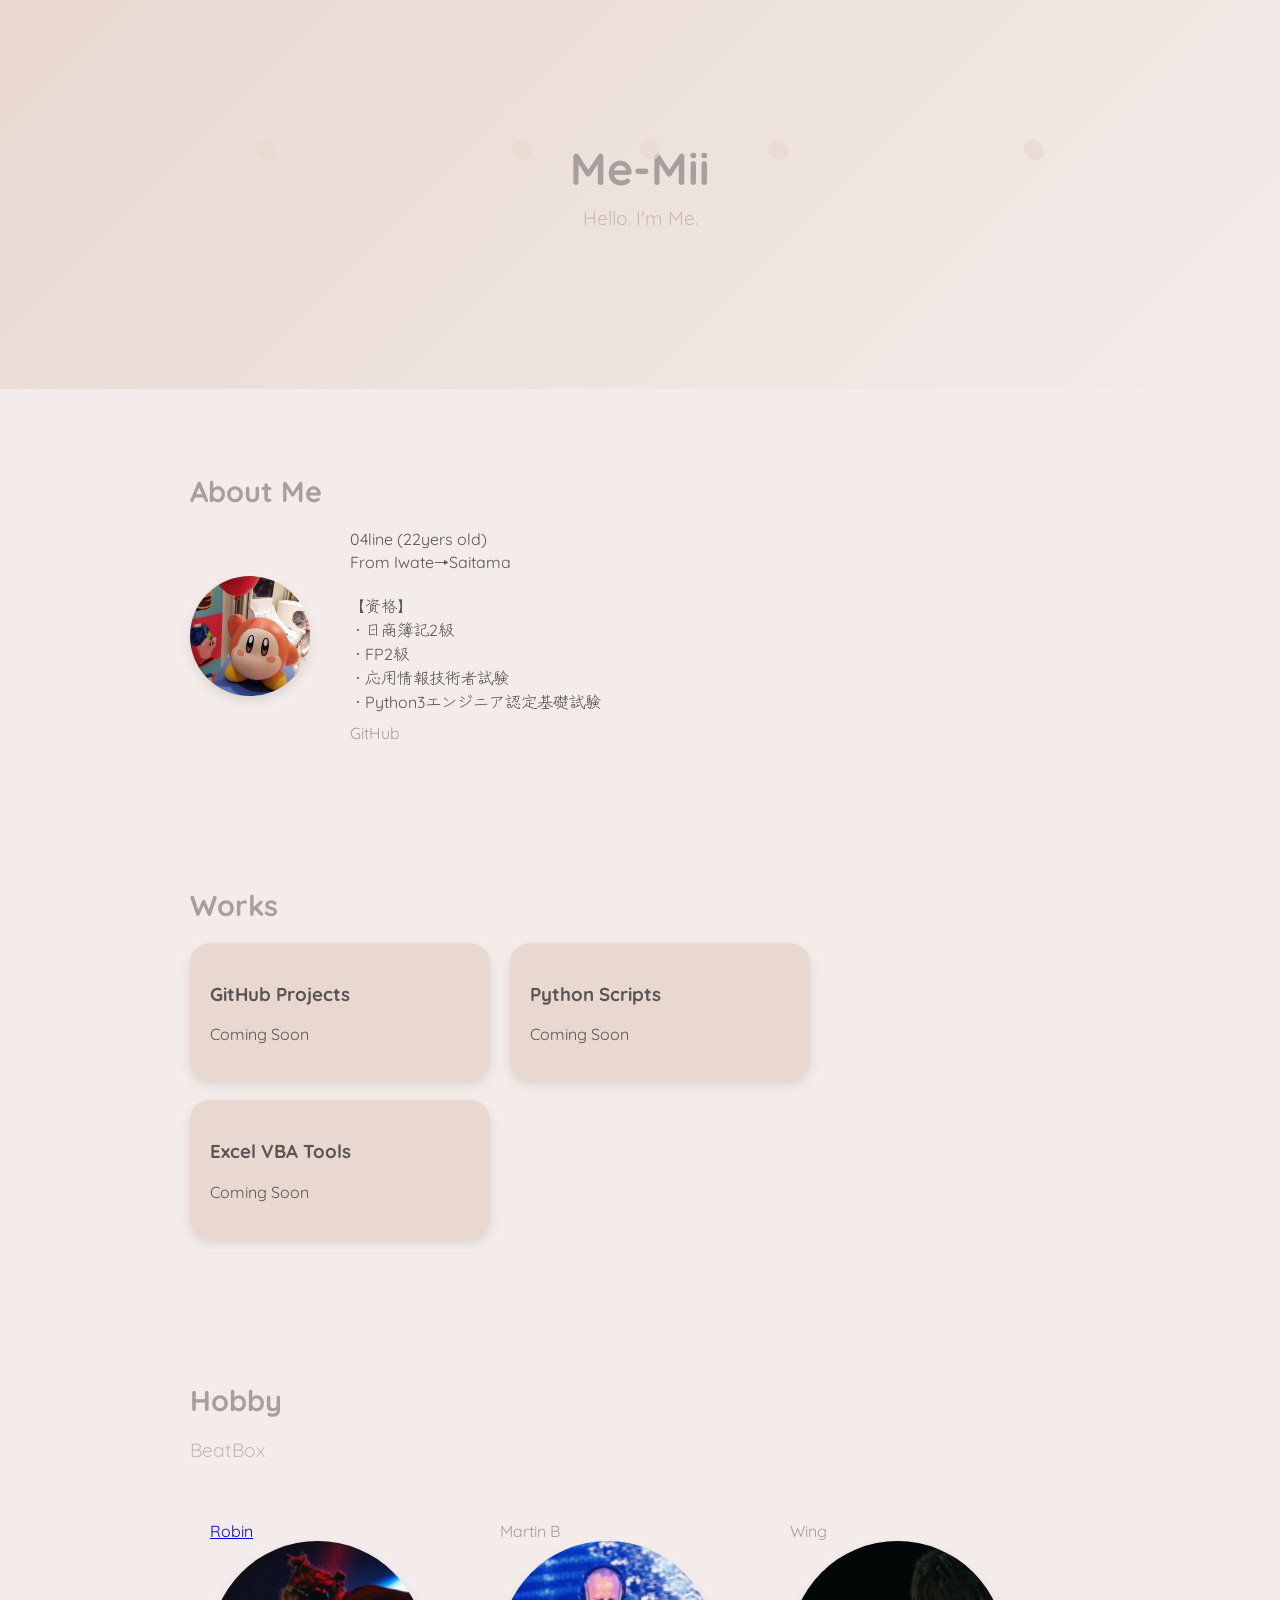
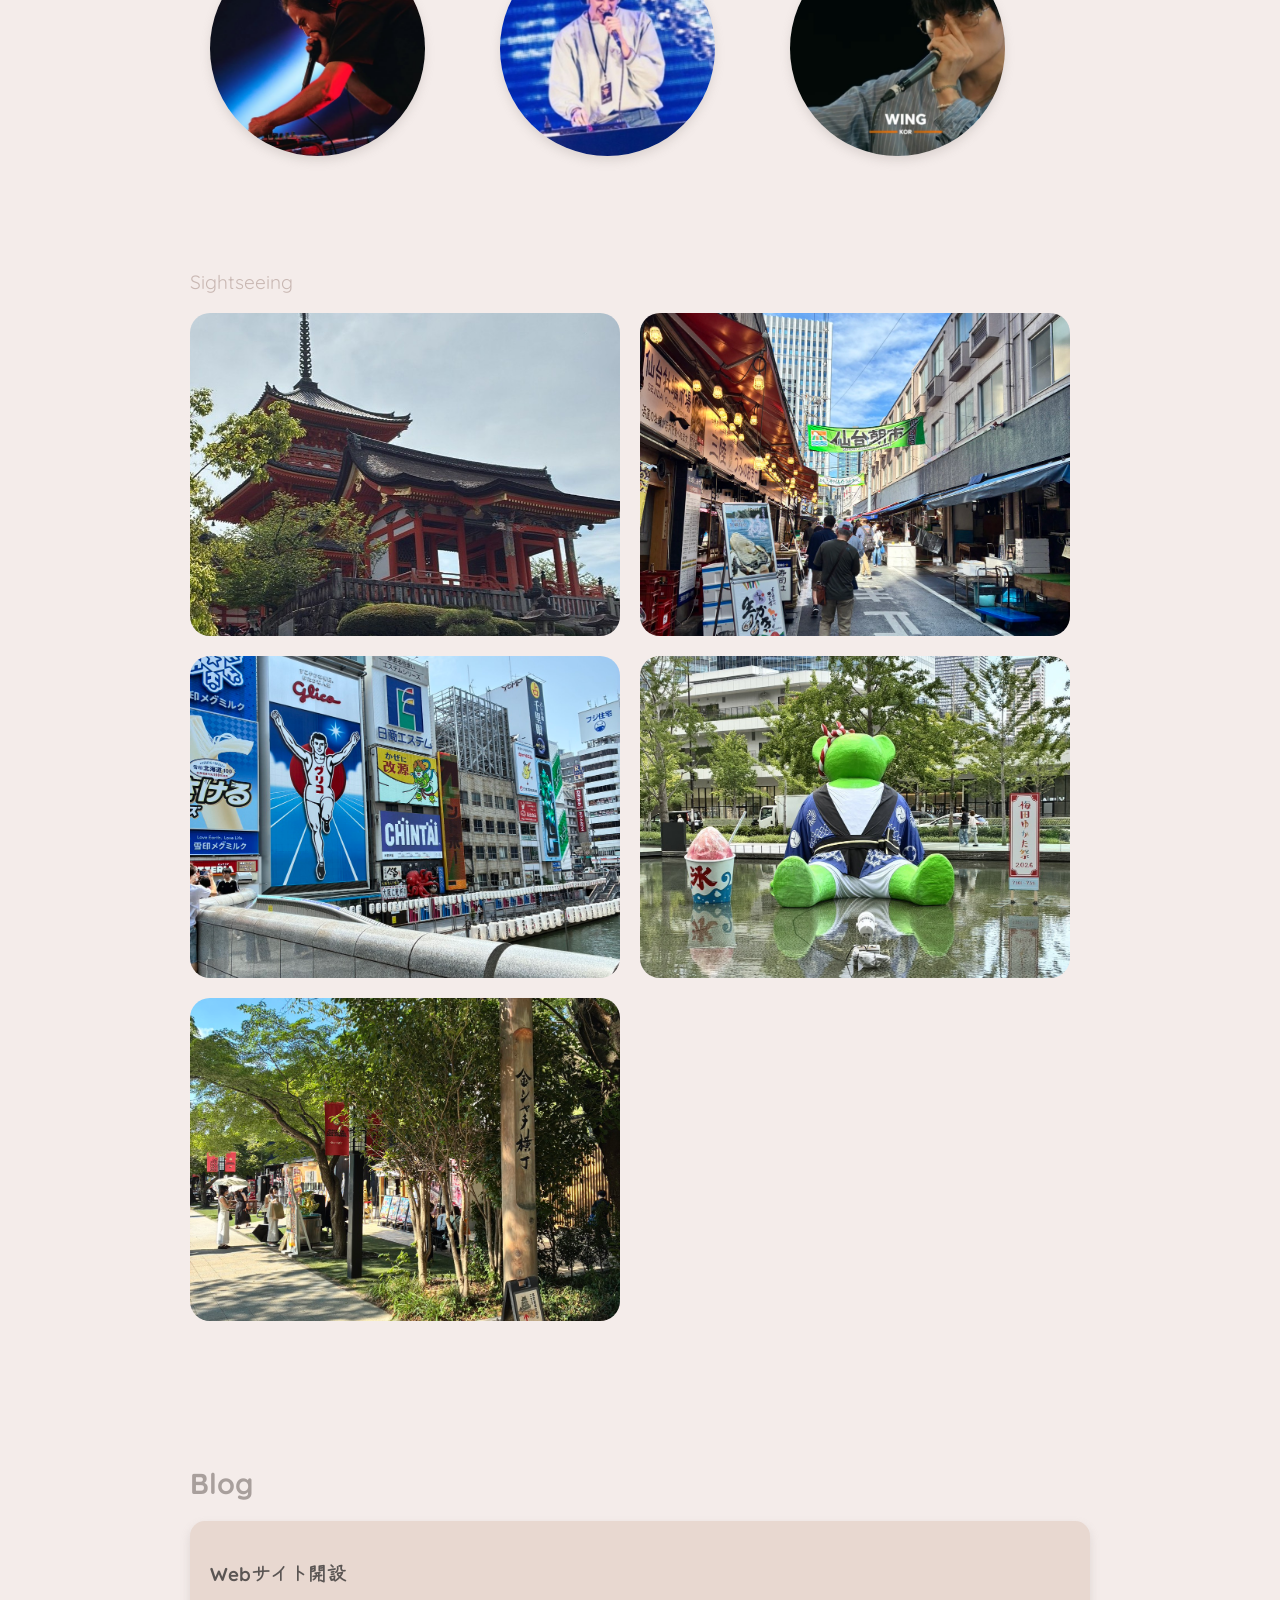
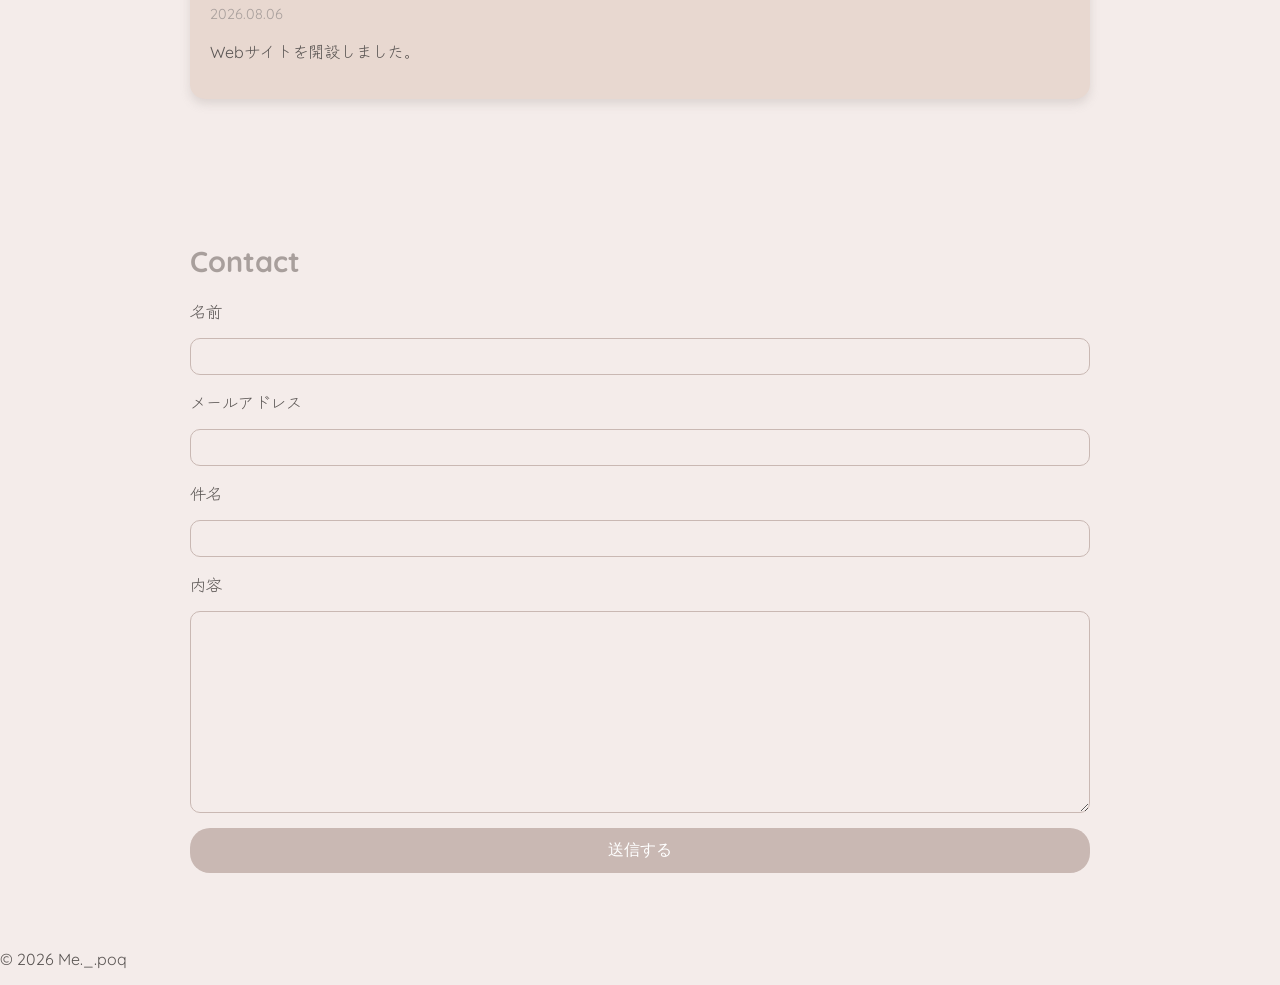
==== index.html @ 1344f091 "add index.html" ====
<!DOCTYPE html>
<html lang="ja">
<head>
  <meta charset="UTF-8">
  <title>Mi-'s Portfolio</title>
  <link rel="stylesheet" href="style.css">
  <link href="https://fonts.googleapis.com/css2?family=Zen+Kurenaido&family=Quicksand:wght@400;600&display=swap" rel="stylesheet">
</head>
<body>

  <!-- Hero -->
  <header class="hero fadein">
    <div class="petals">
      <span></span><span></span><span></span><span></span><span></span>
    </div>
    <h1 class="title">Me-Mii</h1>
    <p class="subtitle">Hello. I'm Me.</p>
  </header>

  <!-- About -->
  <section class="section fadein" id="about">
    <h2>About Me</h2>
    <div class="about-box">
      <img src="pic\S__27820034.jpg" alt="プロフィール写真" class="profile-img">
      <div>
        <p>04line (<span id="age"></span>yers old)
        <p>From Iwate→Saitama</p>
        </p>
        <br>
        <p>【資格】
        <p>・日商簿記2級
        <p>・FP2級
        <p>・応用情報技術者試験
        <p>・Python3エンジニア認定基礎試験</p>
        </p>
        </p>
        </p>
        </p>
        <div class="sns-links">
          <a href="https://github.com/me-hr-poq7" class="sns">GitHub</a>
        </div>
      </div>
    </div>
  </section>

  <!-- Works -->
  <section class="section fadein" id="works">
    <h2>Works</h2>
    <div class="card-container">
      <div class="card">
        <h3>GitHub Projects</h3>
        <p>Coming Soon</p>
      </div>
      <div class="card">
        <h3>Python Scripts</h3>
        <p>Coming Soon</p>
      </div>
      <div class="card">
        <h3>Excel VBA Tools</h3>
        <p>Coming Soon</p>
      </div>
    </div>
  </section>

  <!-- Hobby -->
  <section class="section fadein" id="hobby">
    <h2>Hobby</h2>
    <p class="subtitle">BeatBox</p>
        <br>
    <div class="hobby-container">
      <div class="hobby">
    <a href="https://youtu.be/pXUlzDAyNsQ?si=8jT0Xvsvn13HH18I">
      Robin<img src="pic\B39D0E87-E0CC-4C85-881C-24791569C8BC.jpg" alt="Robin" class="hobby-img">
    </a>
      </div>
      <div class="hobby">
    <a href="https://youtu.be/1vxnMq33gdA?si=ijILZxEPyu3_c6co" class="sns">
      Martin B<img src="pic\4794C89A-89B9-4A85-8101-5B837BDABF90.jpg" alt="Martin Benati" class="hobby-img">
    </a>
      </div>
      <div class="hobby">
    <a href="https://youtu.be/VHA31Xnrfqo?si=S9uHzcqkWxwq-chl" class="sns">
      Wing<img src="pic\S__27828226.jpg" alt="Wing" class="hobby-img">
    </a>
      </div>
    </div>
        <br>
        <br>
        <br>
        <br>
    <p class="subtitle">Sightseeing</p>
    <div class="sight-container">
      <div class="sight">
      <img src="pic\S__27877382_0.jpg" alt="写真" class="sight-img">
      </div>
      <div class="sight">
      <img src="pic\S__27877383_0.jpg" alt="写真" class="sight-img">
      </div>
      <div class="sight">
      <img src="pic\S__27877384_0.jpg" alt="写真" class="sight-img">
      </div>
      <div class="sight">
      <img src="pic\S__27877385_0.jpg" alt="写真" class="sight-img">
      </div>
      <div class="sight">
      <img src="pic\S__27877386_0.jpg" alt="写真" class="sight-img">
      </div>
    </div>

</section>

  <!-- Blog -->
  <section class="section fadein" id="blog">
    <h2>Blog</h2>
    <div class="blog-list">
      <div class="blog-card">
        <h3>Webサイト開設</h3>
        <p class="date">2026.08.06</p>
        <p>Webサイトを開設しました。</p>
      </div>
    </div>
  </section>

  <!-- Contact -->
  <section class="section fadein" id="contact">
    <h2>Contact</h2>
    <form class="contact-form" action="https://formspree.io/f/mvkpodgn" method="POST">
      <label>名前</label>
      <input type="text" name="name" required>

      <label>メールアドレス</label>
      <input type="email" name="email" required>

      <label>件名</label>
      <input type="text" name="_subject" required>

      <label>内容</label>
      <textarea name="message" required></textarea>

      <button type="submit">送信する</button>

    </form>
  <div id="contact-success" class="contact-success">
    送信しました
  </div>

  </section>

  <footer>
    <p>© 2026 Me._.poq</p>
  </footer>

  <script src="app.js"></script>
</body>
</html>
---- style.css ----
body {
  margin: 0;
  font-family: 'Quicksand', 'Zen Kurenaido', sans-serif;
  background: #F4ECEA;
  color: #5A5553;
}

/* Hero */
.hero {
  text-align: center;
  padding: 140px 20px;
  background: linear-gradient(135deg, #E8D8D0, #F4ECEA);
  position: relative;
  overflow: hidden;
}

/* 花びらアニメーション */
.petals span {
  position: absolute;
  width: 20px;
  height: 20px;
  background: #E8D8D0;
  border-radius: 50% 70% 50% 70%;
  animation: fall 6s linear infinite;
  opacity: 0.7;
}

.petals span:nth-child(1) { left: 20%; animation-delay: 0s; }
.petals span:nth-child(2) { left: 40%; animation-delay: 1s; }
.petals span:nth-child(3) { left: 60%; animation-delay: 2s; }
.petals span:nth-child(4) { left: 80%; animation-delay: 3s; }
.petals span:nth-child(5) { left: 50%; animation-delay: 4s; }

@keyframes fall {
  0% { top: -20px; transform: rotate(0deg); }
  100% { top: 200px; transform: rotate(360deg); }
}

.title {
  font-size: 2.8rem;
  margin: 0;
  color: #A89F9C;
}

.subtitle {
  font-size: 1.2rem;
  margin-top: 10px;
  color: #C9B8B3;
}

/* Section */
.section {
  padding: 60px 20px;
  max-width: 900px;
  margin: auto;
}

h2 {
  color: #A89F9C;
  font-size: 1.8rem;
  margin-bottom: 20px;
}

.about-box p {
  margin: 0px 0;
}

/* About */
.about-box {
  display: flex;
  gap: 40px;
  align-items: center;
}

.profile-img {
  width: 120px;
  height: 120px;
  border-radius: 50%;
  object-fit: cover;
  box-shadow: 0 5px 10px rgba(169, 159, 156, 0.3);
}

.hobby-img {
  width: 215px;
  height: 215px;
  border-radius: 50%;
  object-fit: cover;
  box-shadow: 0 5px 10px rgba(169, 159, 156, 0.3);
  justify-content: center;
}

.sns-links {
  margin-top: 10px;
}

.sns {
  margin-right: 10px;
  color: #A89F9C;
  text-decoration: none;
}

/* Works */
.card-container {
  display: flex;
  gap: 20px;
  flex-wrap: wrap;
}

.card {
  background: #E8D8D0;
  padding: 20px;
  border-radius: 20px;
  width: 260px;
  text-align: left;
  box-shadow: 0 5px 10px rgba(169, 159, 156, 0.3);
  transition: transform 0.3s ease;
}

.card:hover {
  transform: translateY(-5px);
}

/* Hobby */
.hobby-container {
  display: flex;
  gap: 20px;
  flex-wrap: wrap;
}

.hobby {
  padding: 20px;
  border-radius: 20px;
  width: 230px;
  text-align: left;
  transition: transform 0.3s ease;
}

.hobby:hover {
  transform: translateY(-5px);
}

.sight-container {
  display: flex;
  gap: 20px;
  flex-wrap: wrap;
}

.sight-img {
  width: 100%;
  aspect-ratio: 4 / 3;
  object-fit: cover;
  border-radius: 20px;
  display: block;
}

.sight {
  width: calc(50% - 20px);
}


/* Blog */
.blog-list {
  display: flex;
  flex-direction: column;
  gap: 20px;
}

.blog-card {
  background: #E8D8D0;
  padding: 20px;
  border-radius: 15px;
  box-shadow: 0 5px 10px rgba(169, 159, 156, 0.3);
}

.blog-card .date {
  font-size: 0.9rem;
  color: #A89F9C;
}

/* Contact */
.contact-form {
  display: flex;
  flex-direction: column;
  gap: 15px;
}

input, textarea {
  padding: 10px;
  border-radius: 10px;
  border: 1px solid #C9B8B3;
  background: #F4ECEA;
}

textarea {
  height: 180px;
}

button {
  padding: 12px;
  border: none;
  border-radius: 20px;
  background: #C9B8B3;
  color: white;
  font-size: 1rem;
  cursor: pointer;
}

button:hover {
  background: #A89F9C;
}

.contact-success {
  display: none;              /* 最初は非表示 */
  background: #F4ECEA;        /* くすみピンク系 */
  border: 1px solid #C9B8B3;
  padding: 15px 20px;
  border-radius: 12px;
  margin-top: 15px;
  color: #8A6E63;
  font-size: 16px;
  text-align: center;
  animation: fadeIn 0.6s ease forwards;
}

/* ふわっと出るアニメーション */
@keyframes fadeIn {
  from {
    opacity: 0;
    transform: translateY(10px);
  }
  to {
    opacity: 1;
    transform: translateY(0);
  }
}


/* Animation */
.fadein {
  opacity: 0;
  transform: translateY(20px);
  transition: all 0.8s ease;
}

.fadein.visible {
  opacity: 1;
  transform: translateY(0);
}
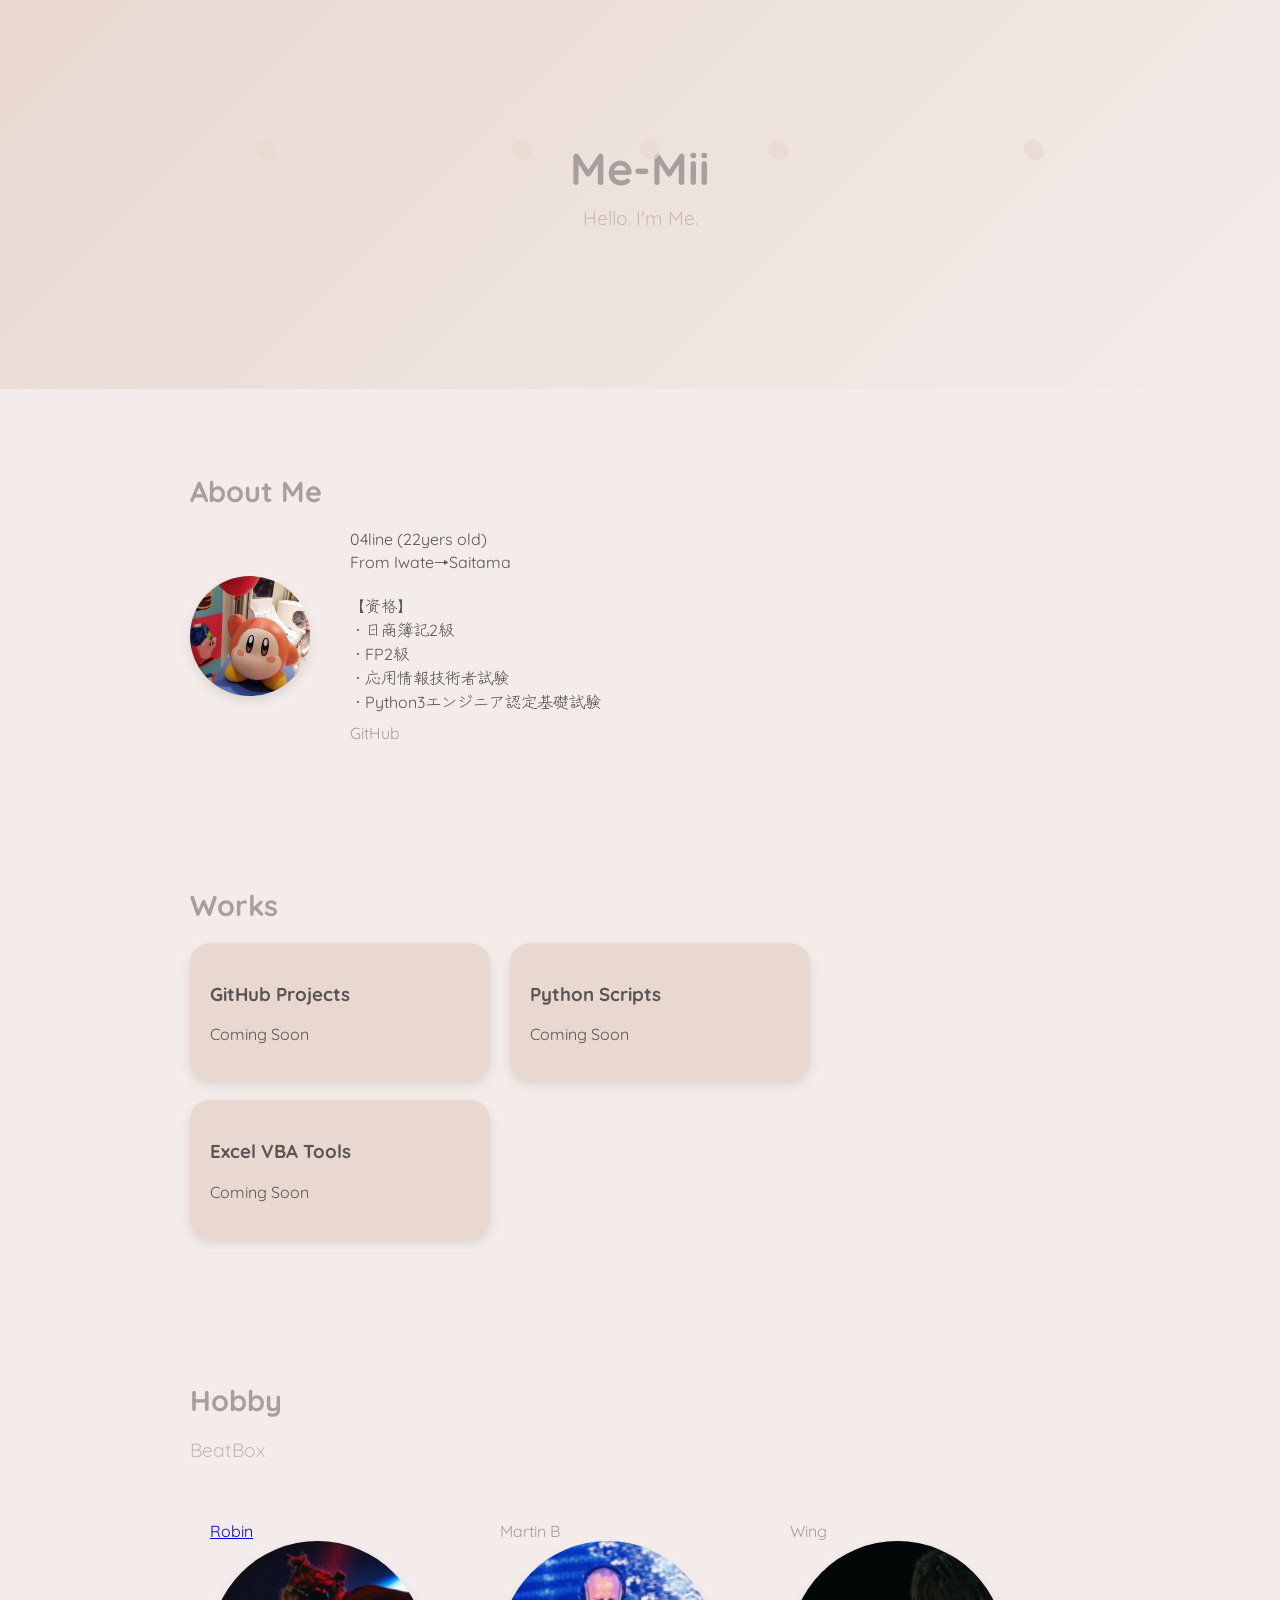
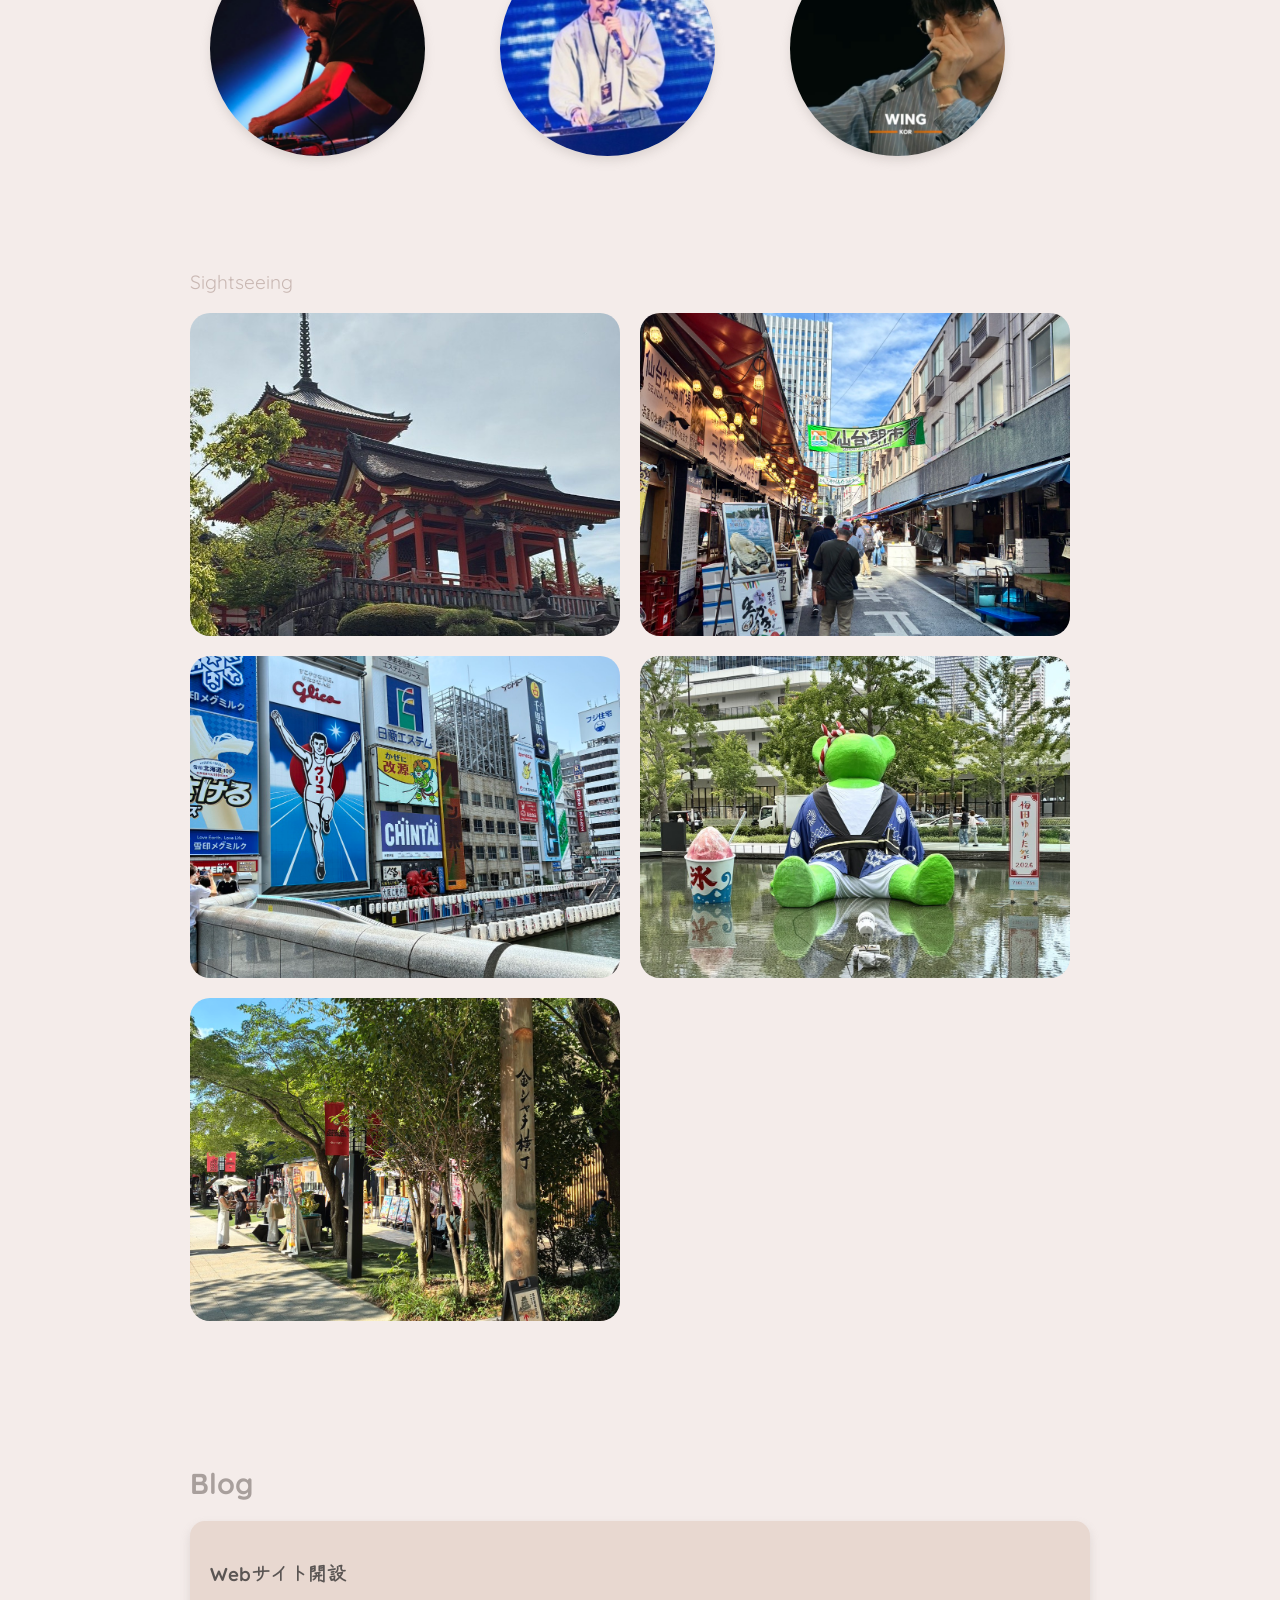
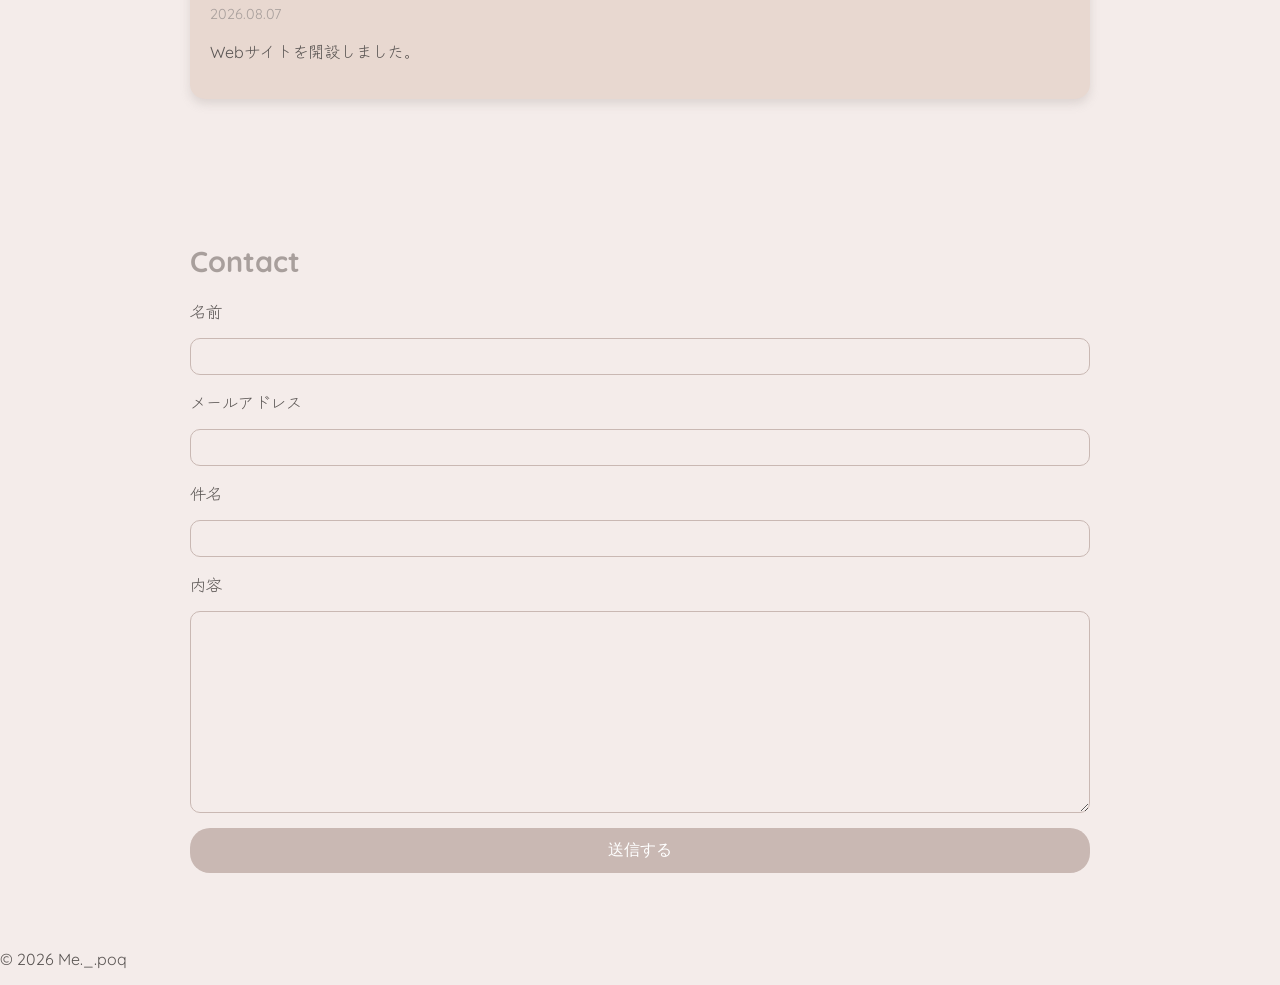
==== commit 060a955c: "update index.html" ====
--- a/index.html
+++ b/index.html
@@ -115,7 +115,7 @@
     <div class="blog-list">
       <div class="blog-card">
         <h3>Webサイト開設</h3>
-        <p class="date">2026.08.06</p>
+        <p class="date">2026.08.07</p>
         <p>Webサイトを開設しました。</p>
       </div>
     </div>
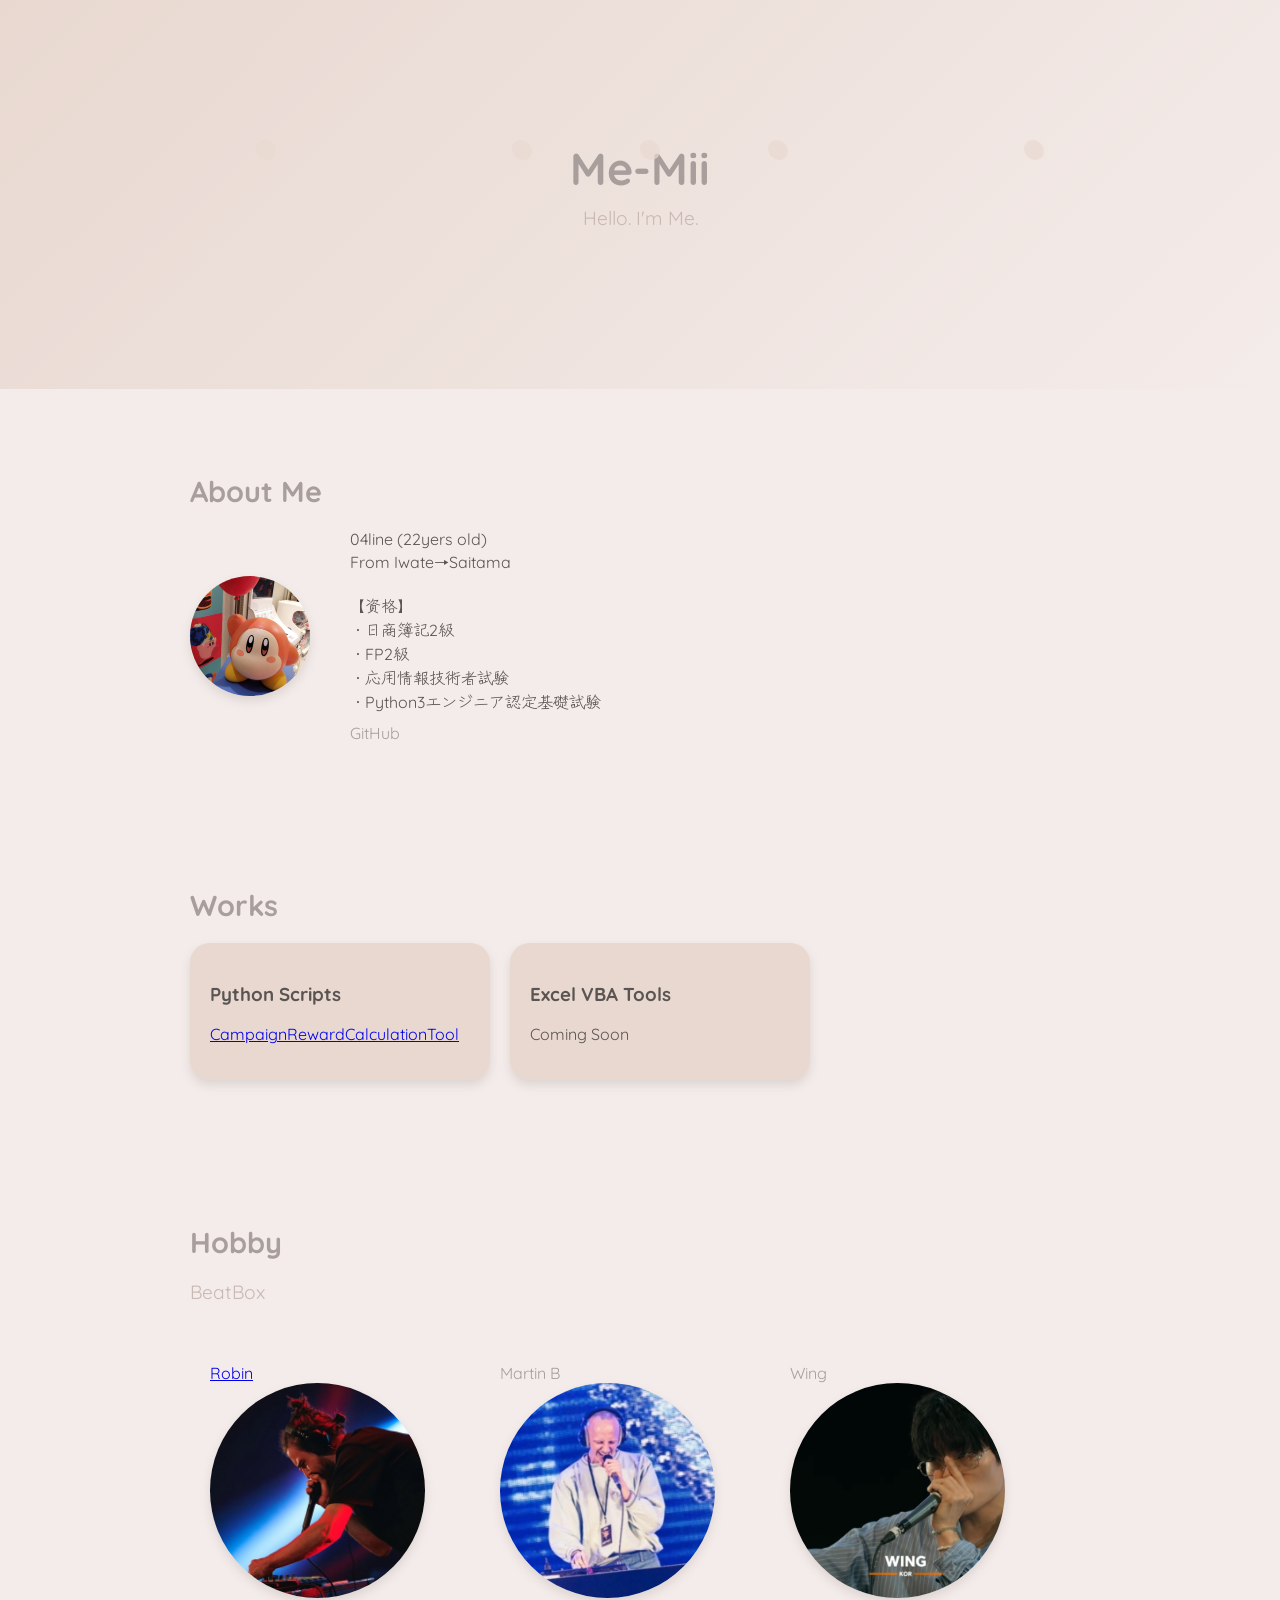
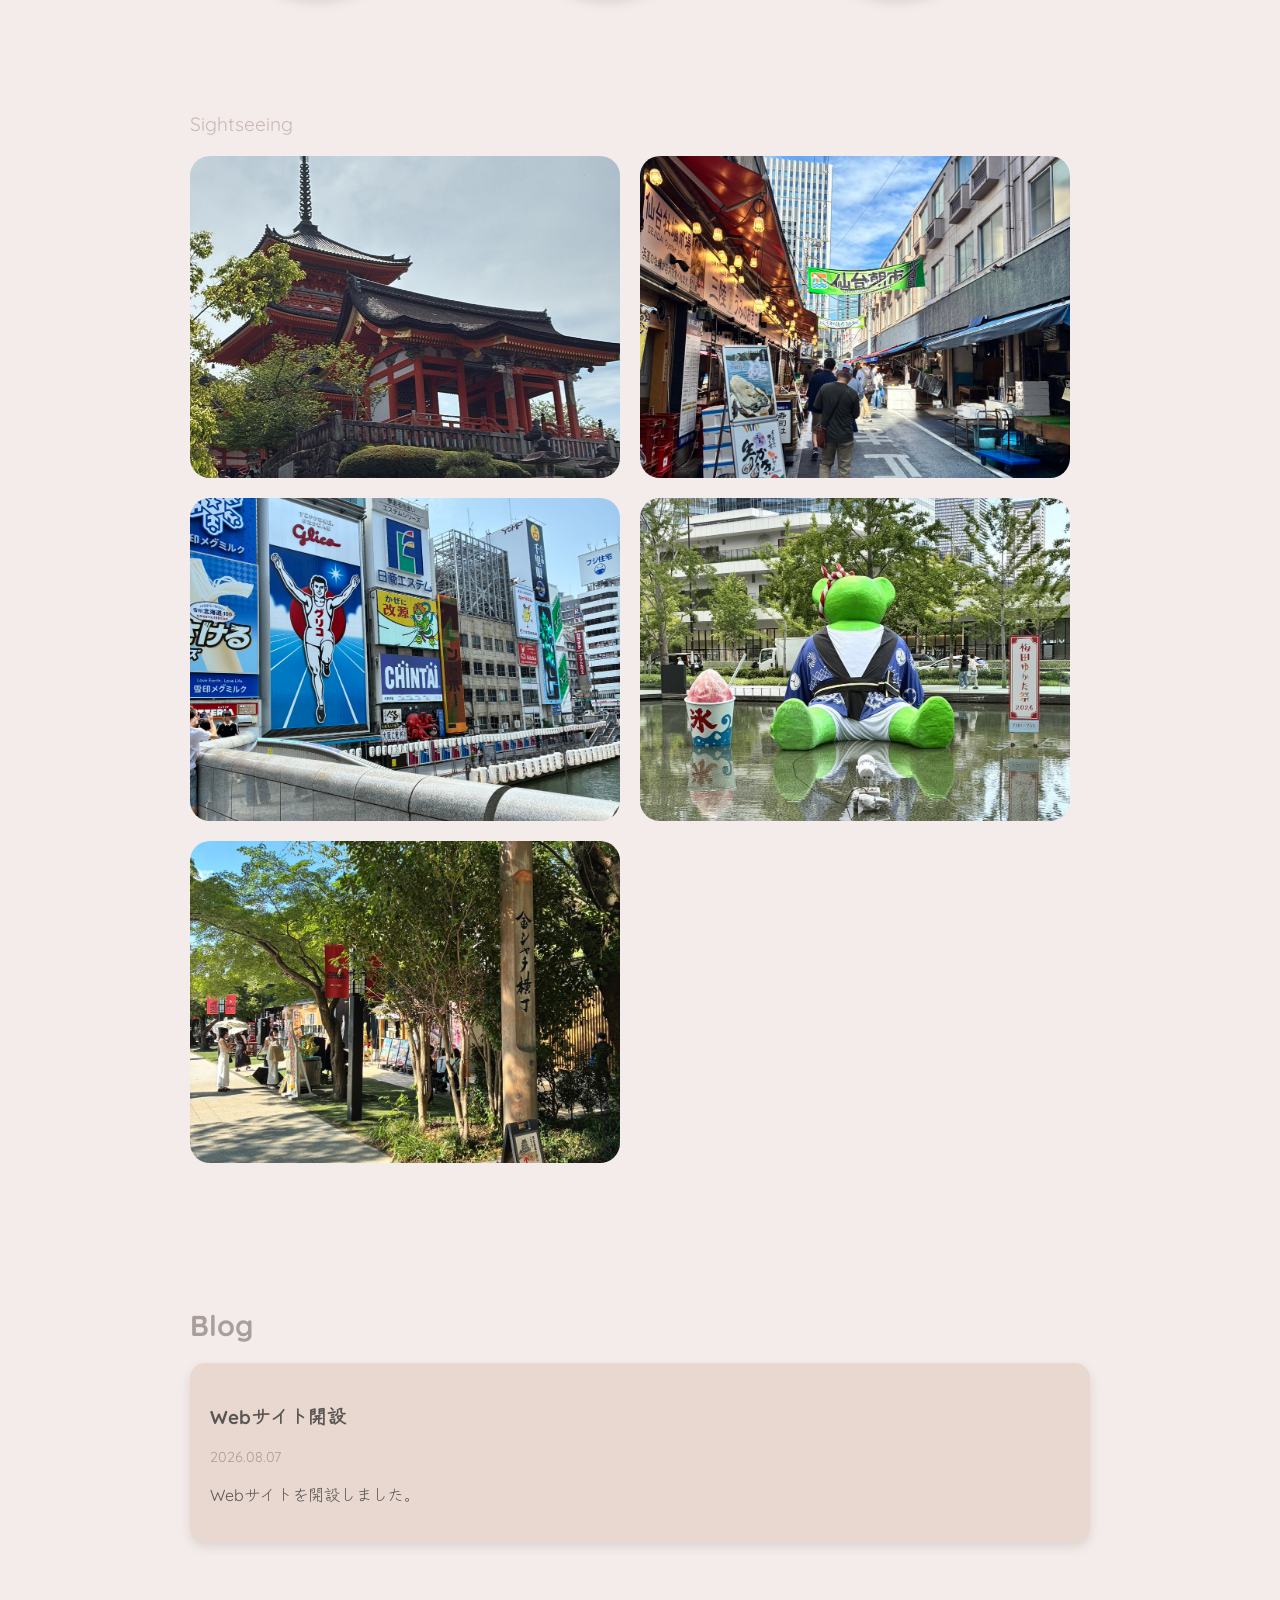
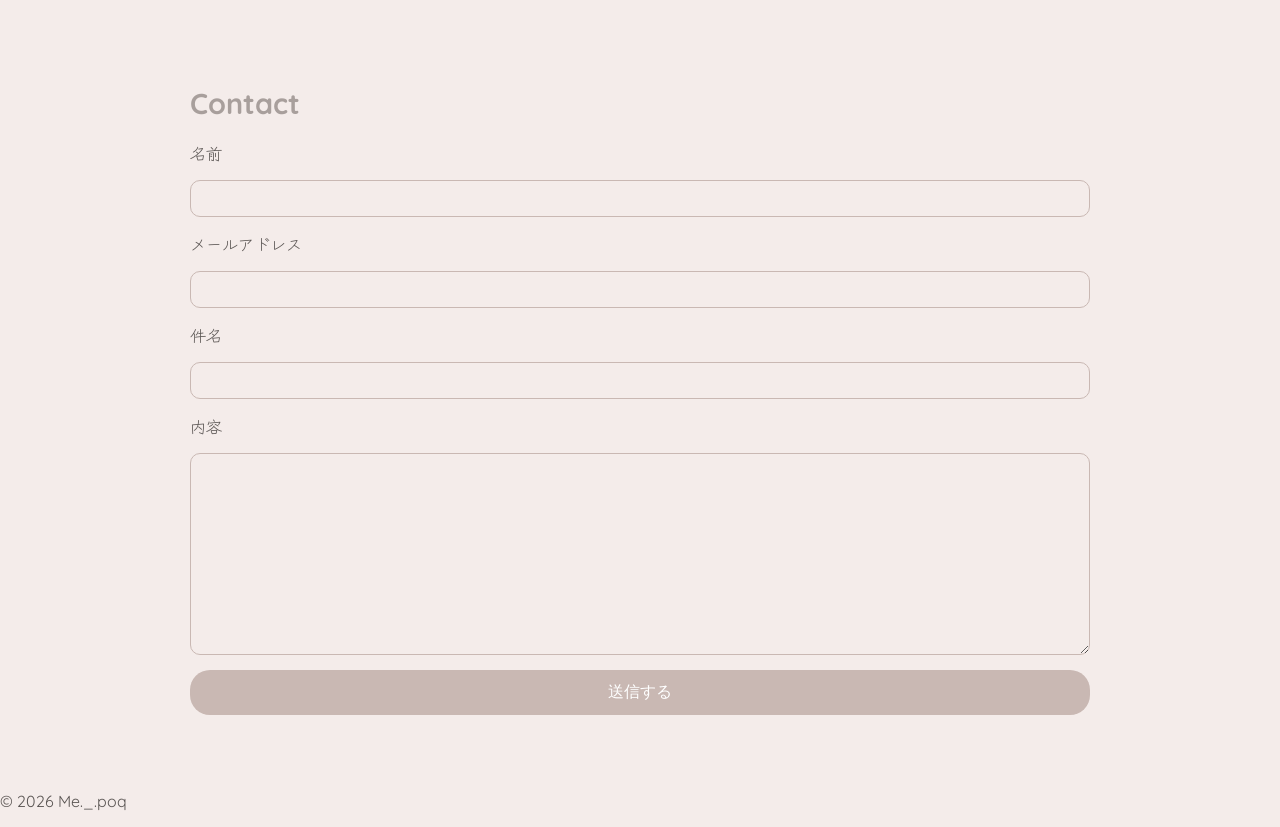
==== commit 58a823e0: "update" ====
--- a/index.html
+++ b/index.html
@@ -48,12 +48,8 @@
     <h2>Works</h2>
     <div class="card-container">
       <div class="card">
-        <h3>GitHub Projects</h3>
-        <p>Coming Soon</p>
-      </div>
-      <div class="card">
         <h3>Python Scripts</h3>
-        <p>Coming Soon</p>
+        <p><a href="https://github.com/me-hr-poq7/CampaignRewardCalculationTool">CampaignRewardCalculationTool</a></p>
       </div>
       <div class="card">
         <h3>Excel VBA Tools</h3>
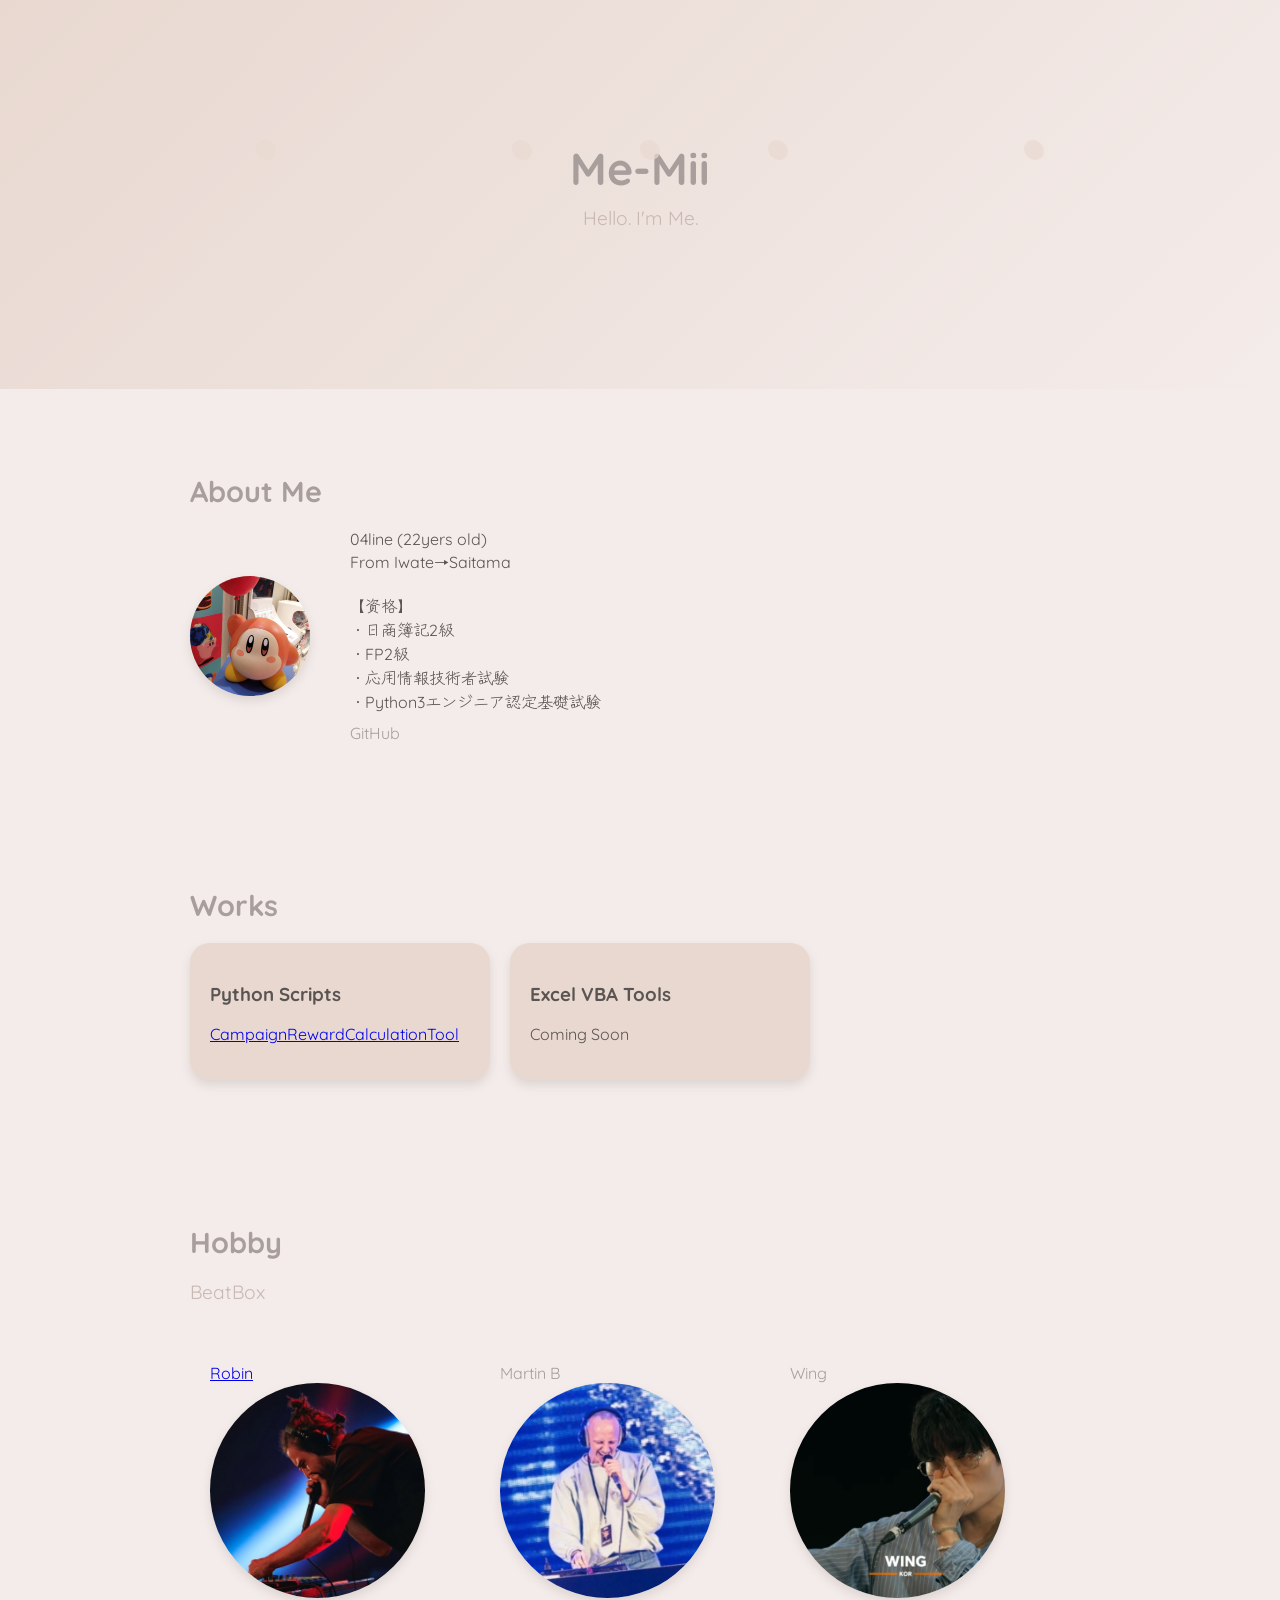
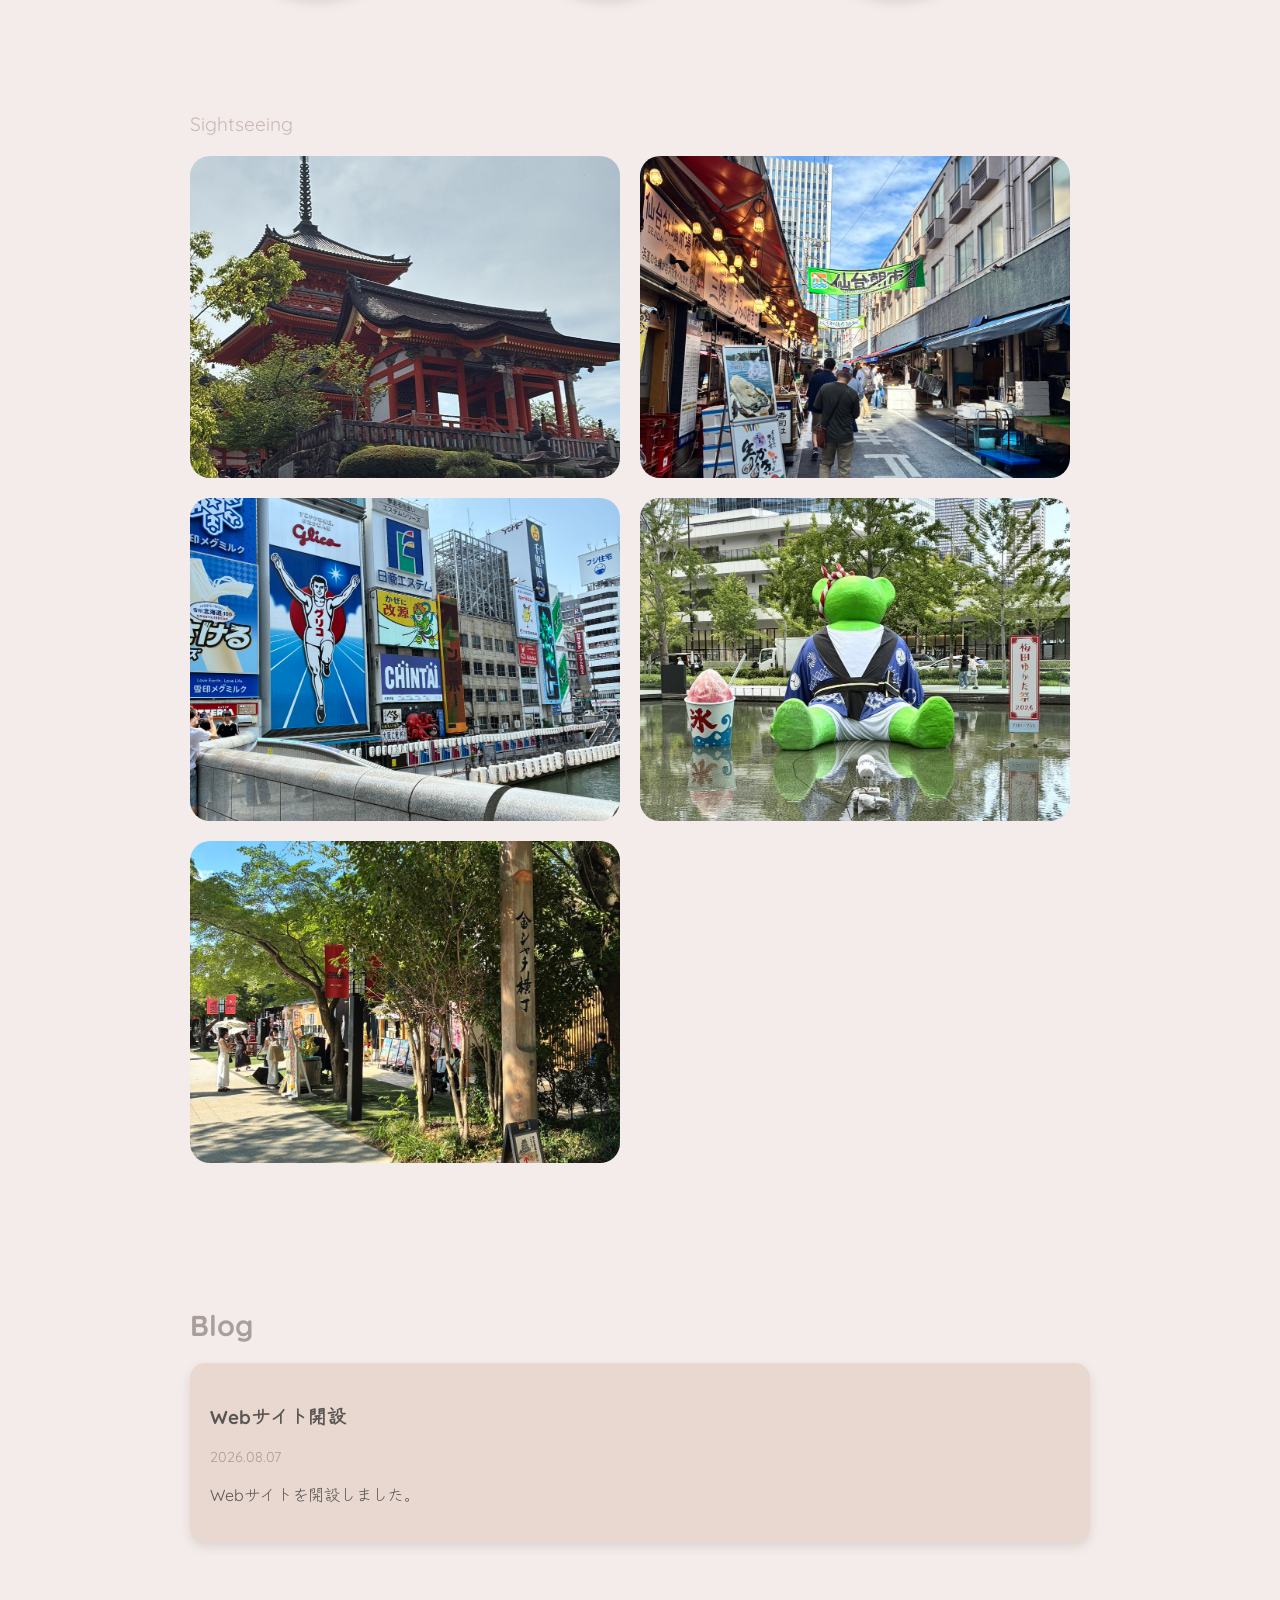
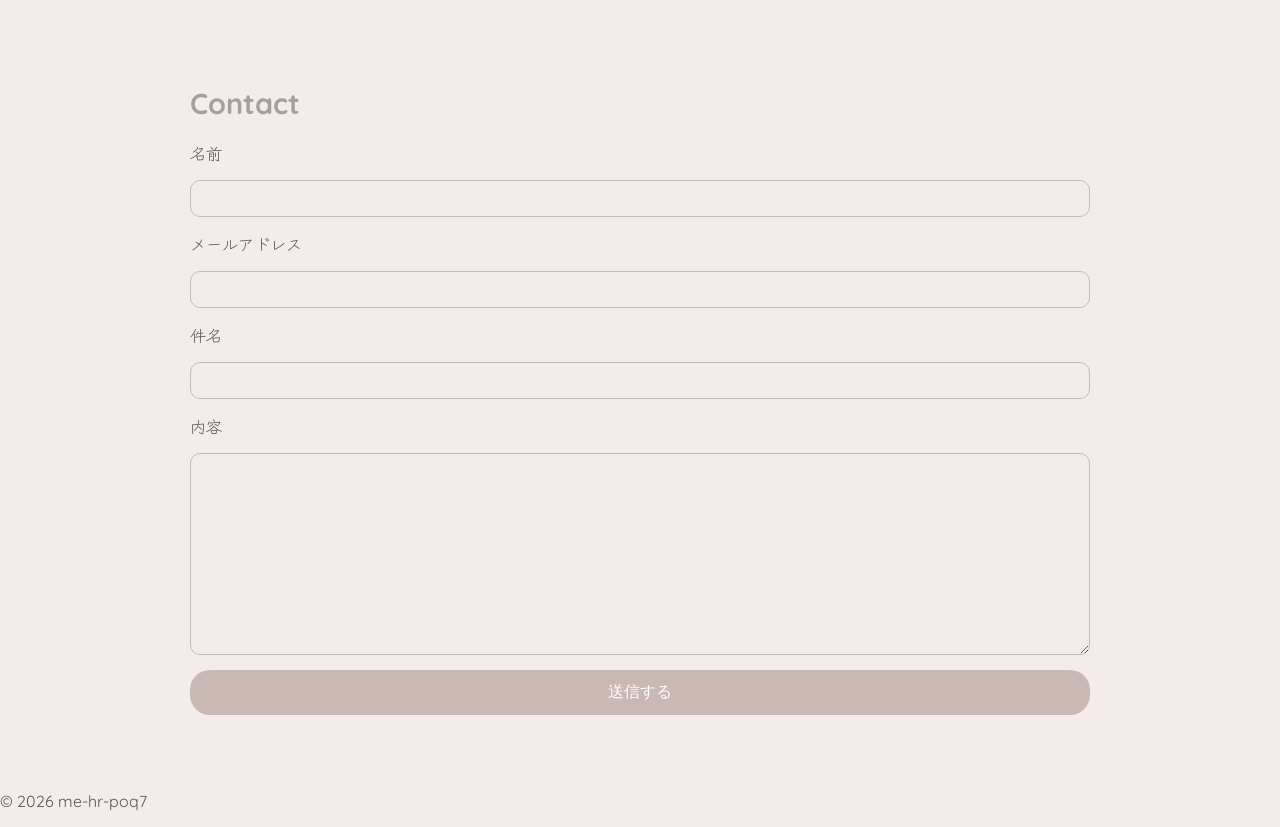
==== commit 74bfe8c7: "update" ====
--- a/index.html
+++ b/index.html
@@ -136,14 +136,18 @@
       <button type="submit">送信する</button>
 
     </form>
-  <div id="contact-success" class="contact-success">
-    送信しました
-  </div>
+    <div id="contact-success" class="contact-success">
+      送信しました。
+    </div>
+
+    <div id="contact-error" class="contact-error">
+      送信に失敗しました。しばらくしてから再度お試しください。
+    </div>
 
   </section>
 
   <footer>
-    <p>© 2026 Me._.poq</p>
+    <p>© 2026 me-hr-poq7</p>
   </footer>
 
   <script src="app.js"></script>
--- a/style.css
+++ b/style.css
@@ -209,7 +209,8 @@
   background: #A89F9C;
 }
 
-.contact-success {
+.contact-success,
+.contact-error {
   display: none;              /* 最初は非表示 */
   background: #F4ECEA;        /* くすみピンク系 */
   border: 1px solid #C9B8B3;
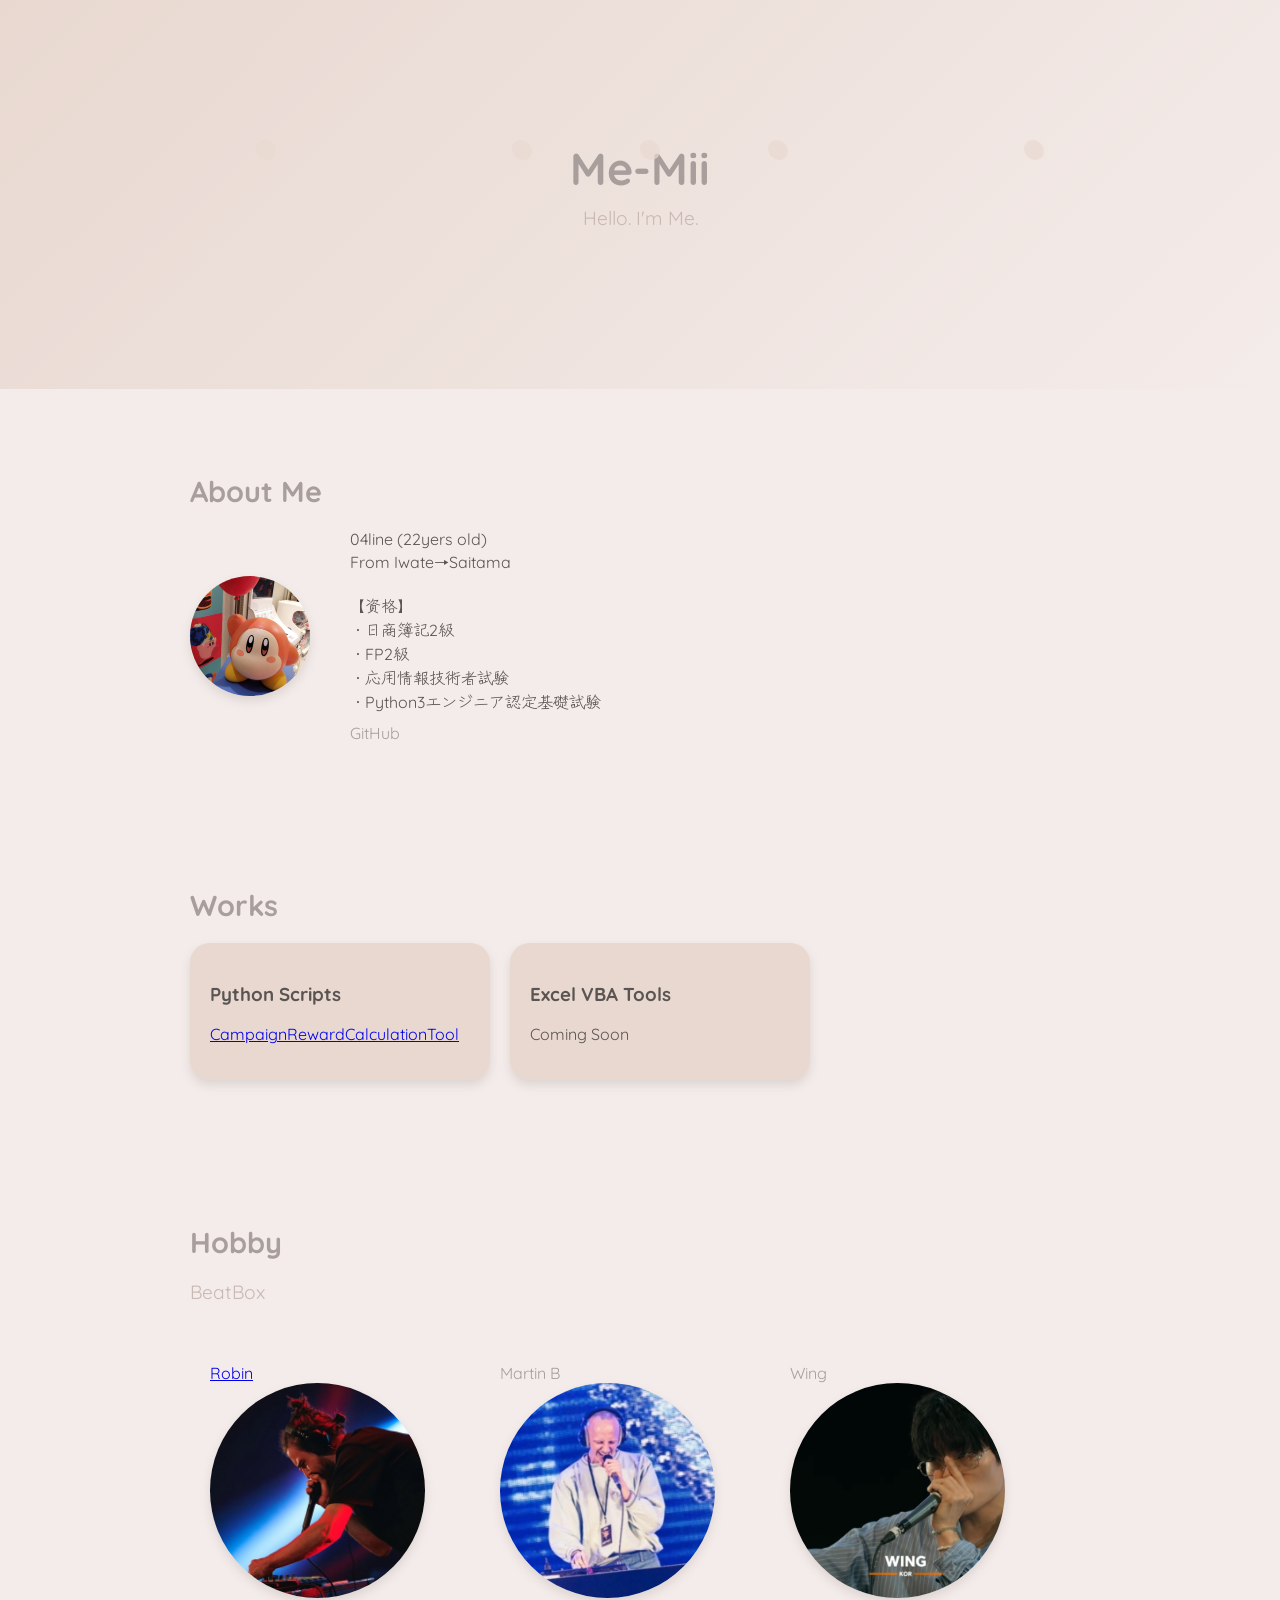
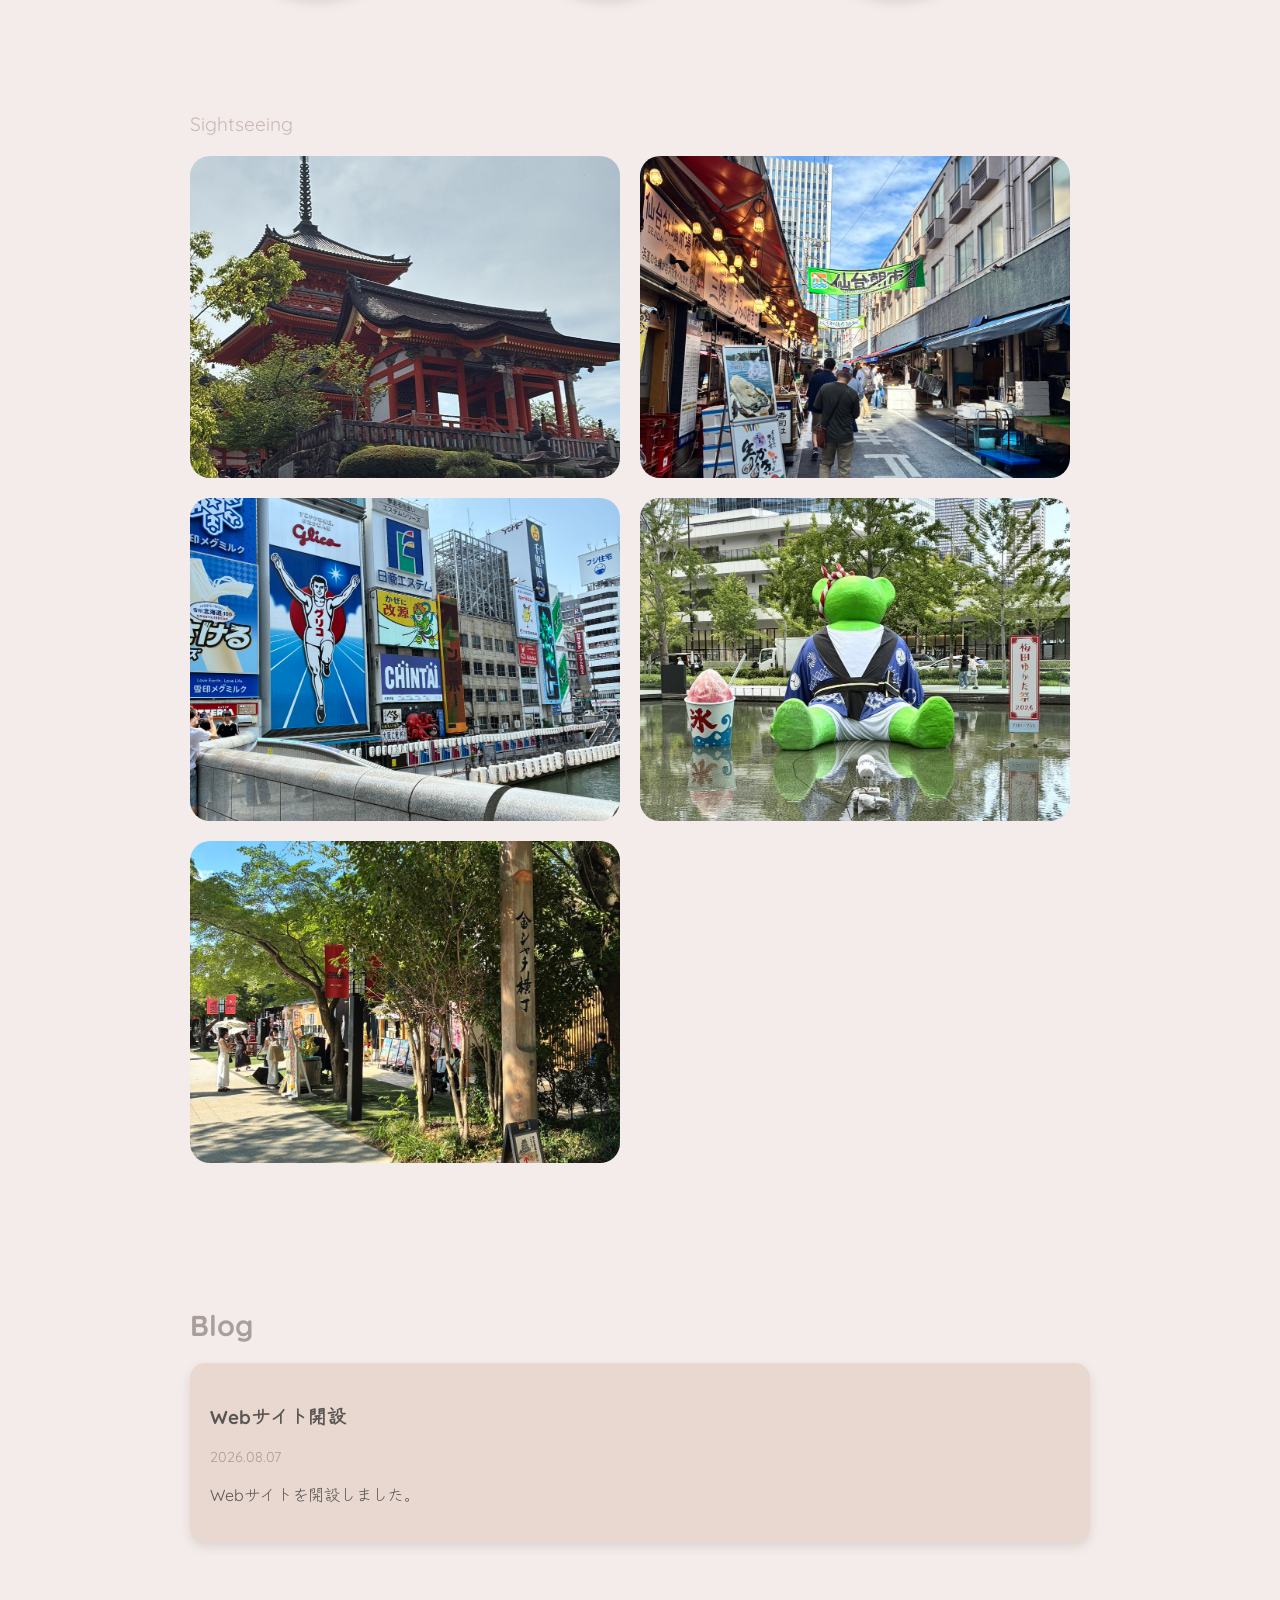
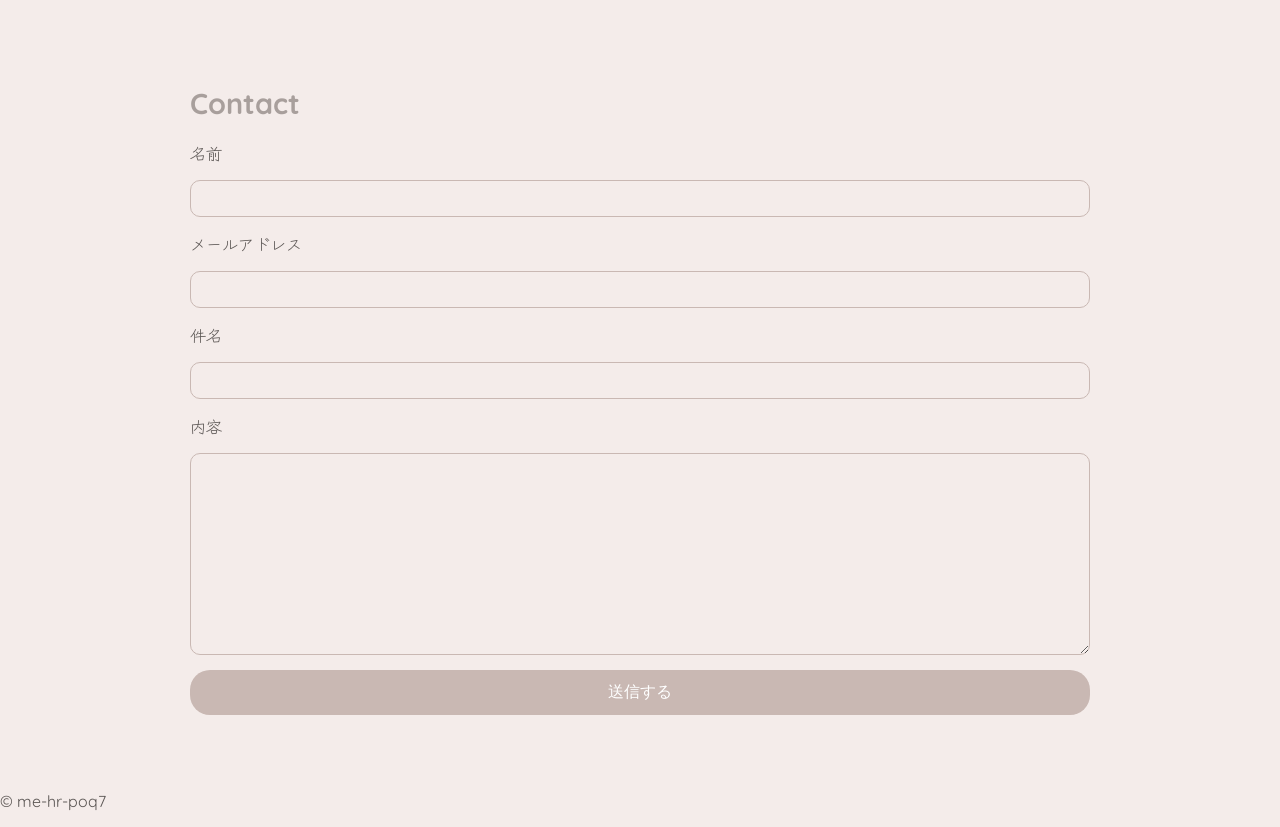
==== commit a080c73d: "update" ====
--- a/index.html
+++ b/index.html
@@ -147,7 +147,7 @@
   </section>
 
   <footer>
-    <p>© 2026 me-hr-poq7</p>
+    <p>© me-hr-poq7</p>
   </footer>
 
   <script src="app.js"></script>
--- a/style.css
+++ b/style.css
@@ -207,6 +207,12 @@
 
 button:hover {
   background: #A89F9C;
+}
+
+button:disabled {
+  background: #d8d2d0;
+  cursor: not-allowed;
+  opacity: 0.8;
 }
 
 .contact-success,
